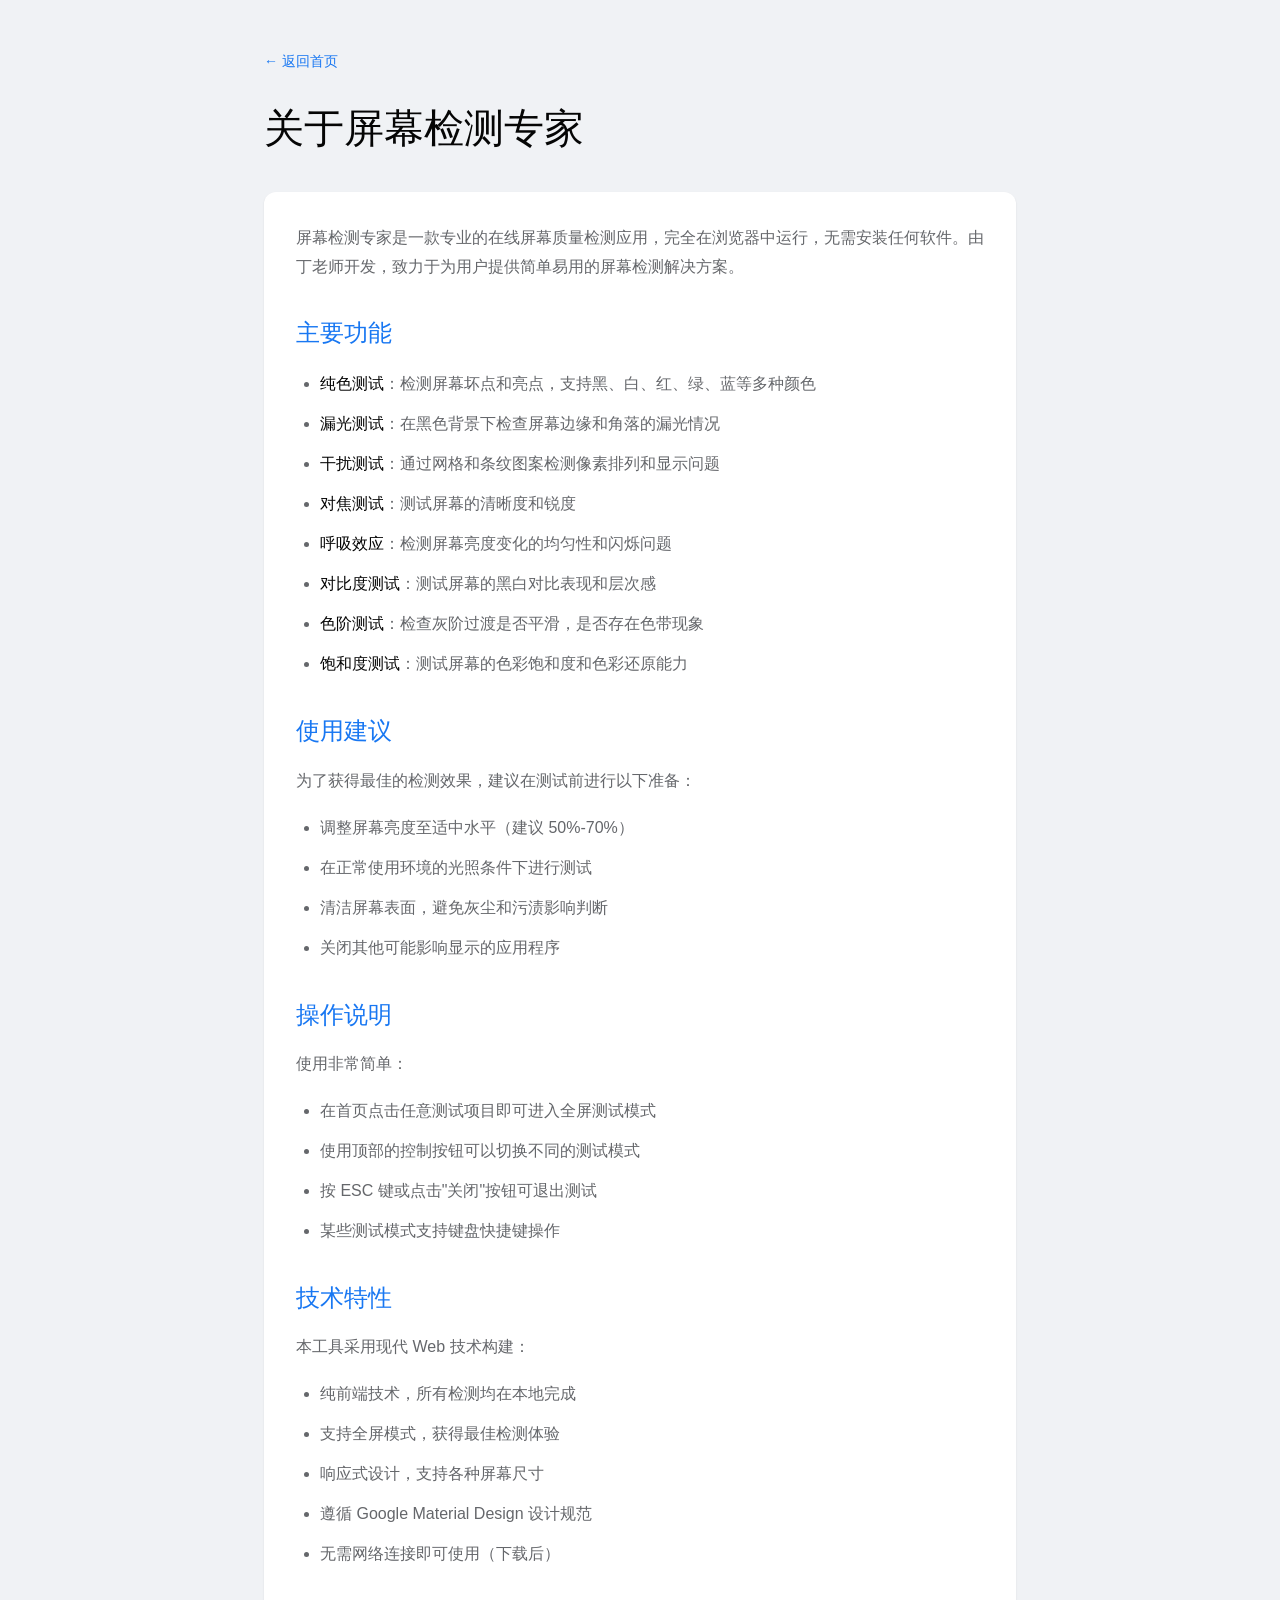
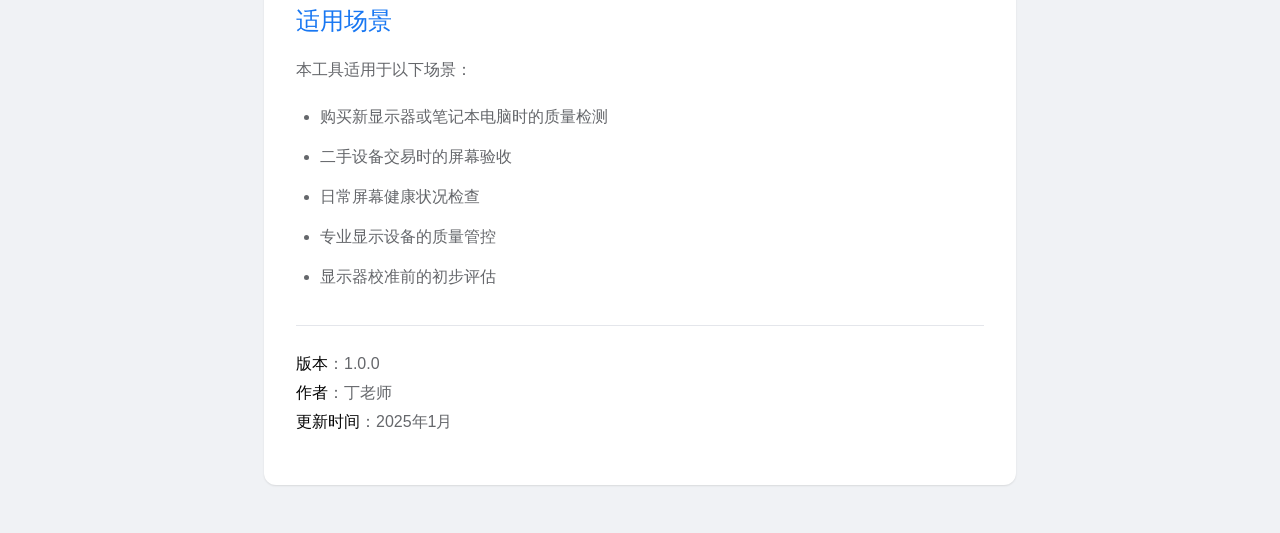
==== about.html @ 682b1d7f "init" ====
<!DOCTYPE html>
<html lang="zh-CN">
<head>
    <meta charset="UTF-8">
    <meta name="viewport" content="width=device-width, initial-scale=1.0">
    <title>关于屏幕检测专家 - 专业的在线屏幕检测工具 | 丁老师出品</title>
    <meta name="description" content="屏幕检测专家是由丁老师开发的专业在线屏幕质量检测工具,支持纯色测试、漏光检测、对比度测试等8种检测模式。完全免费,无需安装,浏览器即可使用。">
    <meta name="keywords" content="屏幕检测专家,关于,使用说明,功能介绍,丁老师">
    <meta name="author" content="丁老师">
    <link rel="stylesheet" href="css/style.css">
</head>
<body>
    <div class="page-container">
        <a href="index.html" class="back-link">← 返回首页</a>

        <div class="page-header">
            <h1>关于屏幕检测专家</h1>
        </div>

        <div class="page-content">
            <p>屏幕检测专家是一款专业的在线屏幕质量检测应用，完全在浏览器中运行，无需安装任何软件。由丁老师开发，致力于为用户提供简单易用的屏幕检测解决方案。</p>

            <h2>主要功能</h2>
            <ul>
                <li><strong>纯色测试</strong>：检测屏幕坏点和亮点，支持黑、白、红、绿、蓝等多种颜色</li>
                <li><strong>漏光测试</strong>：在黑色背景下检查屏幕边缘和角落的漏光情况</li>
                <li><strong>干扰测试</strong>：通过网格和条纹图案检测像素排列和显示问题</li>
                <li><strong>对焦测试</strong>：测试屏幕的清晰度和锐度</li>
                <li><strong>呼吸效应</strong>：检测屏幕亮度变化的均匀性和闪烁问题</li>
                <li><strong>对比度测试</strong>：测试屏幕的黑白对比表现和层次感</li>
                <li><strong>色阶测试</strong>：检查灰阶过渡是否平滑，是否存在色带现象</li>
                <li><strong>饱和度测试</strong>：测试屏幕的色彩饱和度和色彩还原能力</li>
            </ul>

            <h2>使用建议</h2>
            <p>为了获得最佳的检测效果，建议在测试前进行以下准备：</p>
            <ul>
                <li>调整屏幕亮度至适中水平（建议 50%-70%）</li>
                <li>在正常使用环境的光照条件下进行测试</li>
                <li>清洁屏幕表面，避免灰尘和污渍影响判断</li>
                <li>关闭其他可能影响显示的应用程序</li>
            </ul>

            <h2>操作说明</h2>
            <p>使用非常简单：</p>
            <ul>
                <li>在首页点击任意测试项目即可进入全屏测试模式</li>
                <li>使用顶部的控制按钮可以切换不同的测试模式</li>
                <li>按 ESC 键或点击"关闭"按钮可退出测试</li>
                <li>某些测试模式支持键盘快捷键操作</li>
            </ul>

            <h2>技术特性</h2>
            <p>本工具采用现代 Web 技术构建：</p>
            <ul>
                <li>纯前端技术，所有检测均在本地完成</li>
                <li>支持全屏模式，获得最佳检测体验</li>
                <li>响应式设计，支持各种屏幕尺寸</li>
                <li>遵循 Google Material Design 设计规范</li>
                <li>无需网络连接即可使用（下载后）</li>
            </ul>

            <h2>适用场景</h2>
            <p>本工具适用于以下场景：</p>
            <ul>
                <li>购买新显示器或笔记本电脑时的质量检测</li>
                <li>二手设备交易时的屏幕验收</li>
                <li>日常屏幕健康状况检查</li>
                <li>专业显示设备的质量管控</li>
                <li>显示器校准前的初步评估</li>
            </ul>

            <p style="margin-top: 32px; padding-top: 24px; border-top: 1px solid var(--divider-color);">
                <strong>版本</strong>：1.0.0<br>
                <strong>作者</strong>：丁老师<br>
                <strong>更新时间</strong>：2025年1月
            </p>
        </div>
    </div>
</body>
</html>
---- css/style.css ----
* {
    margin: 0;
    padding: 0;
    box-sizing: border-box;
}

:root {
    /* Facebook Design 配色 */
    --primary-color: #1877F2;
    --primary-dark: #166FE5;
    --primary-light: #4E9FF4;
    --secondary-color: #42B72A;
    --bg-color: #F0F2F5;
    --surface-color: #ffffff;
    --text-color: #050505;
    --text-secondary: #65676B;
    --border-color: #CED0D4;
    --divider-color: #E4E6EB;
    --shadow-sm: 0 1px 2px rgba(0, 0, 0, 0.1);
    --shadow-md: 0 2px 4px rgba(0, 0, 0, 0.1), 0 8px 16px rgba(0, 0, 0, 0.1);
    --shadow-lg: 0 8px 16px rgba(0, 0, 0, 0.1), 0 16px 32px rgba(0, 0, 0, 0.1);
    --hover-overlay: rgba(24, 119, 242, 0.08);
    --radius-sm: 8px;
    --radius-md: 12px;
    --radius-lg: 16px;
}

body {
    font-family: -apple-system, BlinkMacSystemFont, 'Segoe UI', Roboto, Helvetica, Arial, sans-serif;
    background: var(--bg-color);
    color: var(--text-color);
    min-height: 100vh;
    overflow-x: hidden;
    line-height: 1.6;
}

/* 主容器 */
.container {
    max-width: 1200px;
    margin: 0 auto;
    padding: 24px;
    min-height: 100vh;
    display: flex;
    flex-direction: column;
}

/* 头部 */
header {
    text-align: center;
    padding: 48px 16px 32px;
    animation: fadeInDown 0.4s cubic-bezier(0.4, 0.0, 0.2, 1);
}

header h1 {
    font-size: 3.5rem;
    font-weight: 700;
    color: var(--text-color);
    margin-bottom: 12px;
    letter-spacing: -0.5px;
}

header .subtitle {
    color: var(--text-secondary);
    font-size: 1.125rem;
    font-weight: 400;
    max-width: 600px;
    margin: 0 auto;
}

/* 测试项网格 */
.test-grid {
    display: grid;
    grid-template-columns: repeat(auto-fill, minmax(300px, 1fr));
    gap: 24px;
    margin: 32px 0;
    flex: 1;
    animation: fadeInUp 0.4s cubic-bezier(0.4, 0.0, 0.2, 1);
}

/* 测试卡片 */
.test-card {
    background: var(--surface-color);
    border: none;
    border-radius: var(--radius-md);
    padding: 24px;
    cursor: pointer;
    transition: all 0.2s ease-in-out;
    display: flex;
    flex-direction: column;
    position: relative;
    box-shadow: var(--shadow-sm);
}

.test-card:hover {
    transform: translateY(-4px);
    box-shadow: var(--shadow-lg);
}

.test-card:active {
    transform: translateY(0);
    box-shadow: var(--shadow-sm);
}

.test-card::before {
    content: '';
    position: absolute;
    top: 0;
    left: 0;
    right: 0;
    bottom: 0;
    background: var(--hover-overlay);
    opacity: 0;
    border-radius: 12px;
    transition: opacity 0.2s cubic-bezier(0.4, 0.0, 0.2, 1);
    pointer-events: none;
}

.test-card:hover::before {
    opacity: 1;
}

.card-icon {
    font-size: 48px;
    margin-bottom: 16px;
    line-height: 1;
}

.card-content h3 {
    font-size: 1.25rem;
    font-weight: 500;
    margin-bottom: 8px;
    color: var(--text-color);
}

.card-content p {
    color: var(--text-secondary);
    font-size: 0.875rem;
    line-height: 1.5;
}

/* 全屏测试容器 */
.fullscreen-test {
    position: fixed;
    top: 0;
    left: 0;
    width: 100vw;
    height: 100vh;
    z-index: 9999;
    display: none;
}

.fullscreen-test.active {
    display: flex;
    align-items: center;
    justify-content: center;
}

/* 控制栏 */
.controls {
    position: fixed;
    top: 20px;
    left: 50%;
    transform: translateX(-50%);
    background: rgba(255, 255, 255, 0.98);
    backdrop-filter: blur(8px);
    padding: 12px 20px;
    border-radius: 32px;
    border: 1px solid var(--border-color);
    box-shadow: var(--shadow-md);
    display: flex;
    gap: 12px;
    align-items: center;
    z-index: 10000;
    animation: slideDown 0.3s cubic-bezier(0.4, 0.0, 0.2, 1);
}

.controls button {
    background: var(--primary-color);
    color: white;
    border: none;
    padding: 10px 20px;
    border-radius: 6px;
    cursor: pointer;
    font-size: 0.9375rem;
    font-weight: 600;
    transition: all 0.2s ease-in-out;
    font-family: inherit;
}

.controls button:hover {
    background: var(--primary-dark);
    transform: scale(1.02);
}

.controls button:active {
    background: var(--primary-dark);
    transform: scale(0.98);
}

.controls .close-btn {
    background: #ea4335;
}

.controls .close-btn:hover {
    background: #d33426;
}

.controls span {
    color: var(--text-color);
    font-size: 0.875rem;
}

/* 底部页脚 */
footer {
    margin-top: 48px;
    padding: 24px 0;
    text-align: center;
    border-top: 1px solid var(--divider-color);
}

.footer-links {
    display: flex;
    gap: 16px;
    justify-content: center;
    align-items: center;
    margin-bottom: 12px;
}

.footer-links a {
    color: var(--text-secondary);
    text-decoration: none;
    font-size: 0.875rem;
    transition: color 0.2s cubic-bezier(0.4, 0.0, 0.2, 1);
}

.footer-links a:hover {
    color: var(--primary-color);
}

.footer-links .divider {
    color: var(--border-color);
    font-size: 0.875rem;
}

.footer-text {
    color: var(--text-secondary);
    font-size: 0.75rem;
}

/* 动画 */
@keyframes fadeInDown {
    from {
        opacity: 0;
        transform: translateY(-20px);
    }
    to {
        opacity: 1;
        transform: translateY(0);
    }
}

@keyframes fadeInUp {
    from {
        opacity: 0;
        transform: translateY(20px);
    }
    to {
        opacity: 1;
        transform: translateY(0);
    }
}

@keyframes slideDown {
    from {
        opacity: 0;
        transform: translate(-50%, -10px);
    }
    to {
        opacity: 1;
        transform: translate(-50%, 0);
    }
}

@keyframes slideUp {
    from {
        opacity: 0;
        transform: translateY(20px);
    }
    to {
        opacity: 1;
        transform: translateY(0);
    }
}

@keyframes fadeIn {
    from { opacity: 0; }
    to { opacity: 1; }
}

/* 呼吸效果 */
@keyframes breathe {
    0%, 100% { opacity: 0.3; }
    50% { opacity: 1; }
}

/* 响应式设计 */
@media (max-width: 768px) {
    header h1 {
        font-size: 2rem;
    }

    header .subtitle {
        font-size: 1rem;
    }

    .test-grid {
        grid-template-columns: 1fr;
        gap: 16px;
    }

    .container {
        padding: 16px;
    }

    .controls {
        padding: 8px 12px;
        flex-wrap: wrap;
        max-width: calc(100vw - 32px);
    }

    .controls button {
        font-size: 0.75rem;
        padding: 6px 12px;
    }
}

/* 说明文本 */
.instruction {
    position: fixed;
    bottom: 20px;
    left: 50%;
    transform: translateX(-50%);
    background: rgba(255, 255, 255, 0.98);
    backdrop-filter: blur(8px);
    padding: 12px 20px;
    border-radius: 12px;
    border: 1px solid var(--border-color);
    color: var(--text-color);
    font-size: 0.875rem;
    z-index: 10000;
    animation: slideUp 0.3s cubic-bezier(0.4, 0.0, 0.2, 1);
    box-shadow: var(--shadow-md);
    max-width: calc(100vw - 32px);
}

/* 页面样式 (用于 about 和 privacy 页面) */
.page-container {
    max-width: 800px;
    margin: 0 auto;
    padding: 48px 24px;
}

.page-header {
    margin-bottom: 32px;
}

.page-header h1 {
    font-size: 2.5rem;
    font-weight: 400;
    color: var(--text-color);
    margin-bottom: 16px;
}

.page-content {
    background: var(--surface-color);
    border-radius: var(--radius-md);
    padding: 32px;
    box-shadow: var(--shadow-sm);
    border: none;
}

.page-content h2 {
    font-size: 1.5rem;
    font-weight: 500;
    color: var(--primary-color);
    margin-top: 32px;
    margin-bottom: 16px;
}

.page-content h2:first-child {
    margin-top: 0;
}

.page-content p {
    line-height: 1.8;
    margin-bottom: 16px;
    color: var(--text-secondary);
}

.page-content ul {
    margin-bottom: 16px;
    padding-left: 24px;
}

.page-content li {
    color: var(--text-secondary);
    line-height: 2;
    margin-bottom: 8px;
}

.page-content strong {
    color: var(--text-color);
    font-weight: 500;
}

.back-link {
    display: inline-flex;
    align-items: center;
    gap: 8px;
    color: var(--primary-color);
    text-decoration: none;
    font-size: 0.875rem;
    margin-bottom: 24px;
    transition: opacity 0.2s cubic-bezier(0.4, 0.0, 0.2, 1);
}

.back-link:hover {
    opacity: 0.8;
}
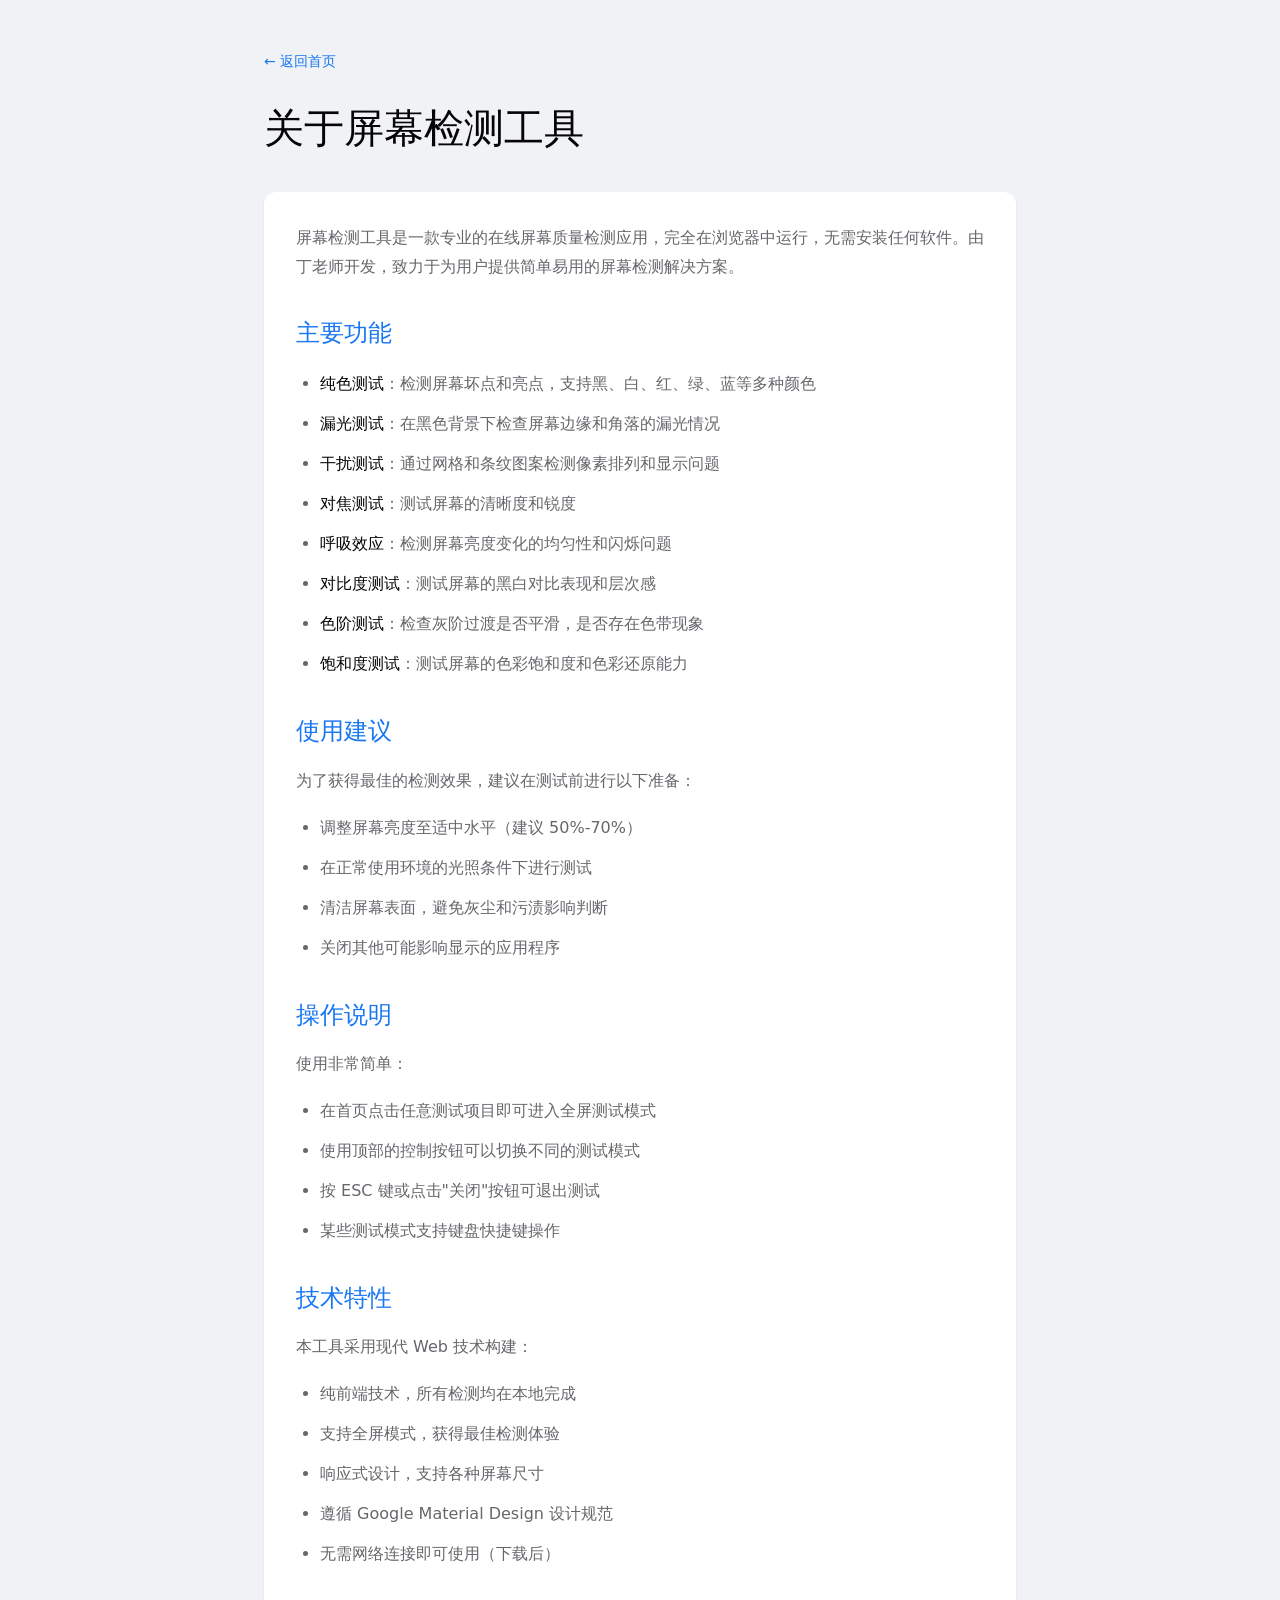
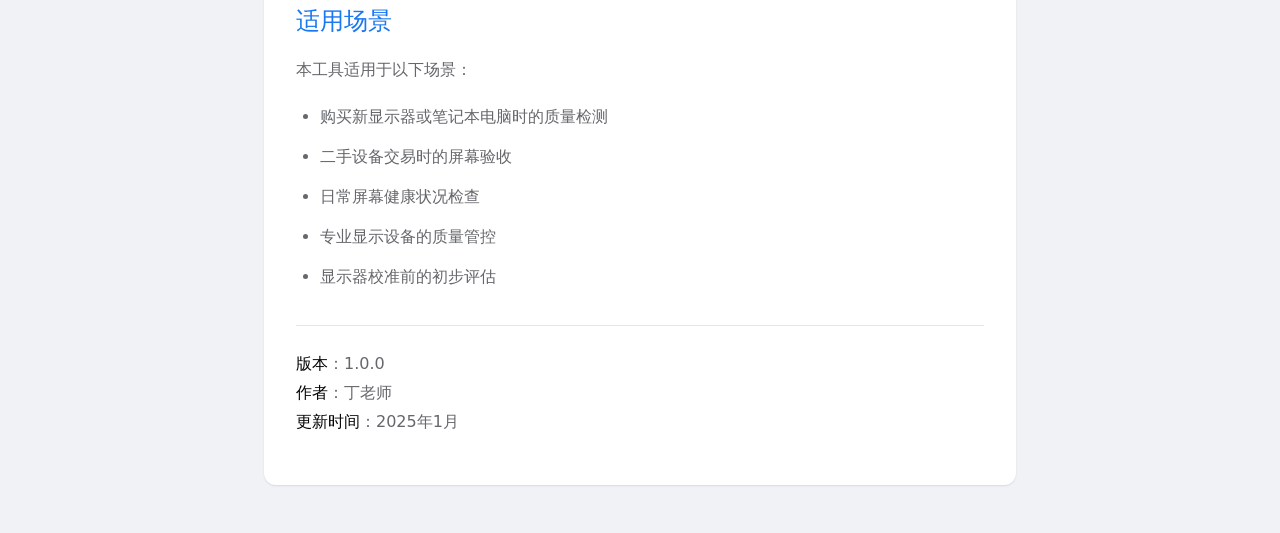
==== commit 396b9fe9: "Update about.html" ====
--- a/about.html
+++ b/about.html
@@ -3,9 +3,10 @@
 <head>
     <meta charset="UTF-8">
     <meta name="viewport" content="width=device-width, initial-scale=1.0">
-    <title>关于屏幕检测专家 - 专业的在线屏幕检测工具 | 丁老师出品</title>
-    <meta name="description" content="屏幕检测专家是由丁老师开发的专业在线屏幕质量检测工具,支持纯色测试、漏光检测、对比度测试等8种检测模式。完全免费,无需安装,浏览器即可使用。">
-    <meta name="keywords" content="屏幕检测专家,关于,使用说明,功能介绍,丁老师">
+    <link rel="icon" type="image/svg+xml" href="/monitor-smartphone.png" />
+    <title>关于屏幕检测工具 - 专业的在线屏幕检测工具 | 丁老师出品</title>
+    <meta name="description" content="屏幕检测工具是由丁老师开发的专业在线屏幕质量检测工具,支持纯色测试、漏光检测、对比度测试等8种检测模式。完全免费,无需安装,浏览器即可使用。">
+    <meta name="keywords" content="屏幕检测工具,关于,使用说明,功能介绍,丁老师">
     <meta name="author" content="丁老师">
     <link rel="stylesheet" href="css/style.css">
 </head>
@@ -14,11 +15,11 @@
         <a href="index.html" class="back-link">← 返回首页</a>
 
         <div class="page-header">
-            <h1>关于屏幕检测专家</h1>
+            <h1>关于屏幕检测工具</h1>
         </div>
 
         <div class="page-content">
-            <p>屏幕检测专家是一款专业的在线屏幕质量检测应用，完全在浏览器中运行，无需安装任何软件。由丁老师开发，致力于为用户提供简单易用的屏幕检测解决方案。</p>
+            <p>屏幕检测工具是一款专业的在线屏幕质量检测应用，完全在浏览器中运行，无需安装任何软件。由丁老师开发，致力于为用户提供简单易用的屏幕检测解决方案。</p>
 
             <h2>主要功能</h2>
             <ul>
--- a/css/style.css
+++ b/css/style.css
@@ -26,7 +26,8 @@
 }
 
 body {
-    font-family: -apple-system, BlinkMacSystemFont, 'Segoe UI', Roboto, Helvetica, Arial, sans-serif;
+    /* font-family: -apple-system, BlinkMacSystemFont, 'Segoe UI', Roboto, Helvetica, Arial, sans-serif; */
+    font-family: system-ui, -apple-system, BlinkMacSystemFont, "Segoe UI", Roboto, "Helvetica Neue", Arial, "Noto Sans", sans-serif, "Apple Color Emoji", "Segoe UI Emoji", "Segoe UI Symbol", "Noto Color Emoji";
     background: var(--bg-color);
     color: var(--text-color);
     min-height: 100vh;
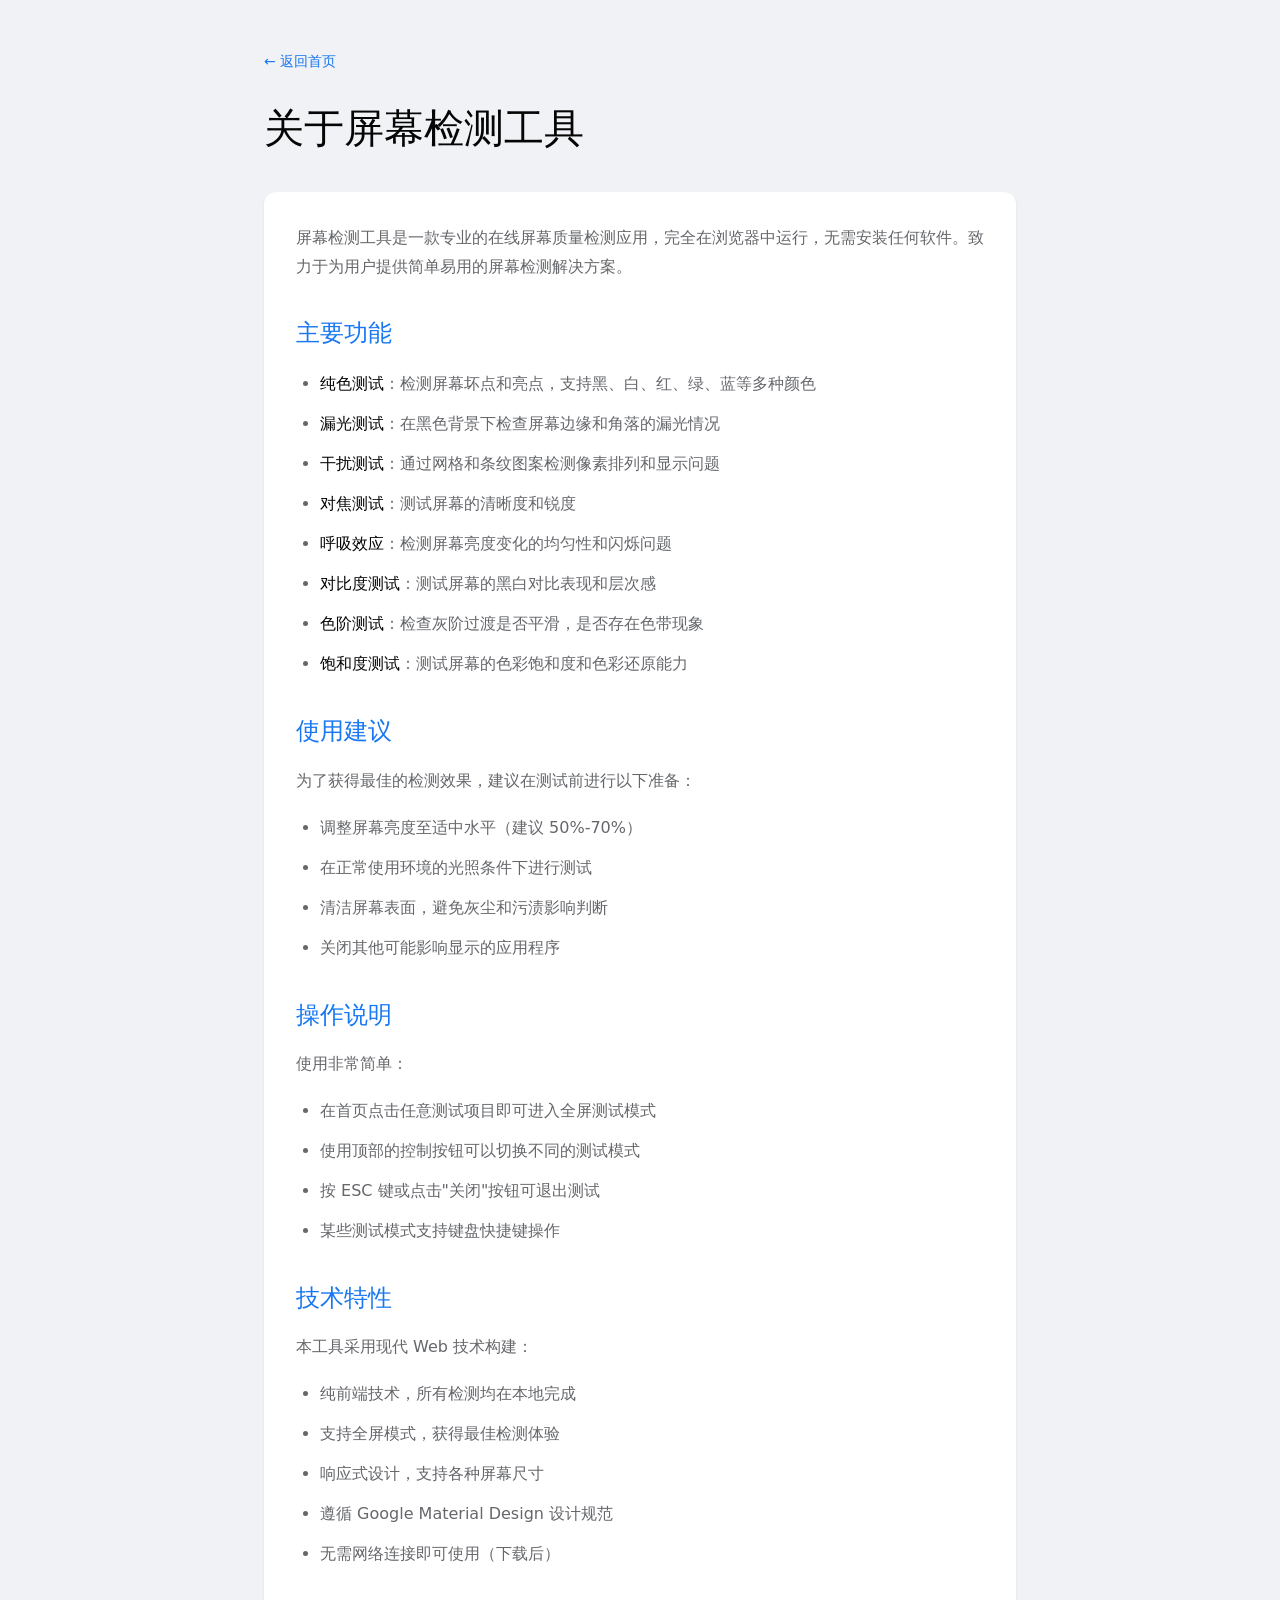
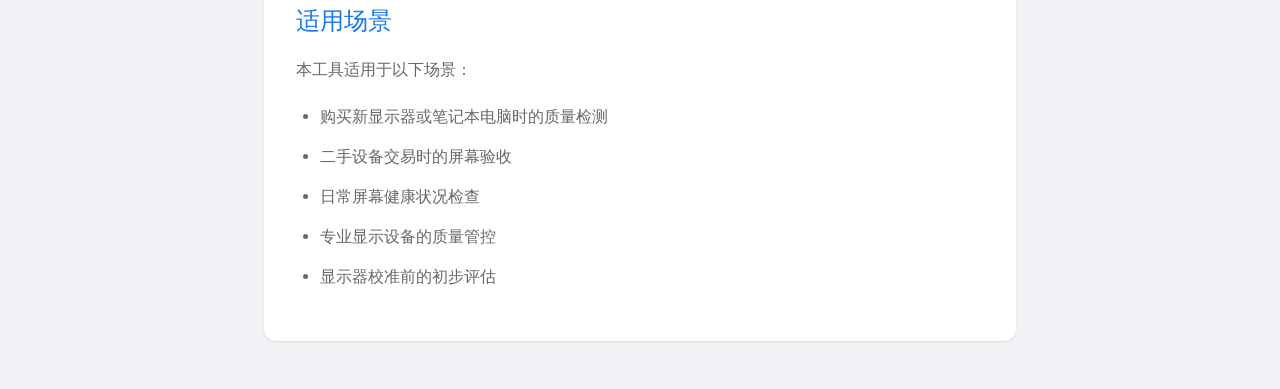
==== commit 08c9809f: "Update about.html" ====
--- a/about.html
+++ b/about.html
@@ -4,10 +4,9 @@
     <meta charset="UTF-8">
     <meta name="viewport" content="width=device-width, initial-scale=1.0">
     <link rel="icon" type="image/svg+xml" href="/monitor-smartphone.png" />
-    <title>关于屏幕检测工具 - 专业的在线屏幕检测工具 | 丁老师出品</title>
-    <meta name="description" content="屏幕检测工具是由丁老师开发的专业在线屏幕质量检测工具,支持纯色测试、漏光检测、对比度测试等8种检测模式。完全免费,无需安装,浏览器即可使用。">
-    <meta name="keywords" content="屏幕检测工具,关于,使用说明,功能介绍,丁老师">
-    <meta name="author" content="丁老师">
+    <title>关于屏幕检测工具 - 专业的在线屏幕检测工具</title>
+    <meta name="description" content="屏幕检测工具是专业在线屏幕质量检测工具,支持纯色测试、漏光检测、对比度测试等8种检测模式。完全免费,无需安装,浏览器即可使用。">
+    <meta name="keywords" content="屏幕检测工具,关于,使用说明,功能介绍">
     <link rel="stylesheet" href="css/style.css">
 </head>
 <body>
@@ -19,7 +18,7 @@
         </div>
 
         <div class="page-content">
-            <p>屏幕检测工具是一款专业的在线屏幕质量检测应用，完全在浏览器中运行，无需安装任何软件。由丁老师开发，致力于为用户提供简单易用的屏幕检测解决方案。</p>
+            <p>屏幕检测工具是一款专业的在线屏幕质量检测应用，完全在浏览器中运行，无需安装任何软件。致力于为用户提供简单易用的屏幕检测解决方案。</p>
 
             <h2>主要功能</h2>
             <ul>
@@ -71,11 +70,6 @@
                 <li>显示器校准前的初步评估</li>
             </ul>
 
-            <p style="margin-top: 32px; padding-top: 24px; border-top: 1px solid var(--divider-color);">
-                <strong>版本</strong>：1.0.0<br>
-                <strong>作者</strong>：丁老师<br>
-                <strong>更新时间</strong>：2025年1月
-            </p>
         </div>
     </div>
 </body>
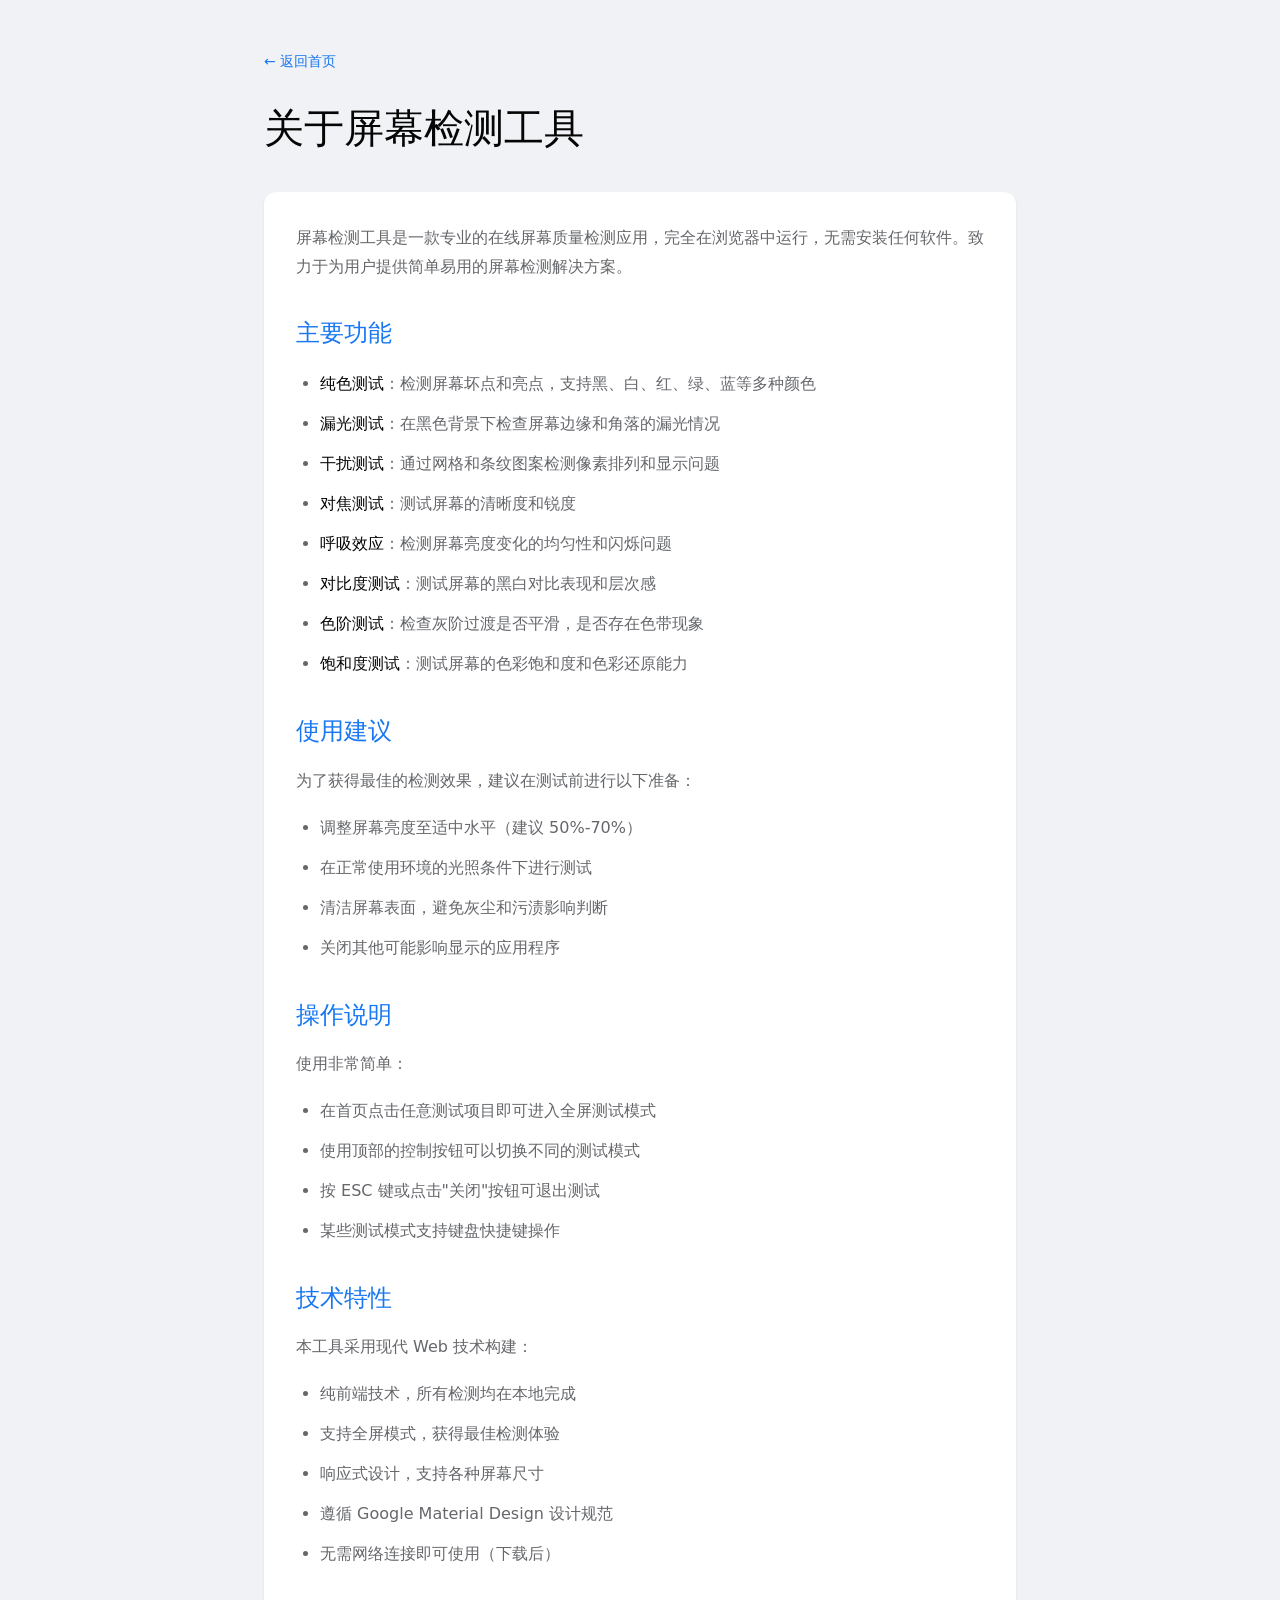
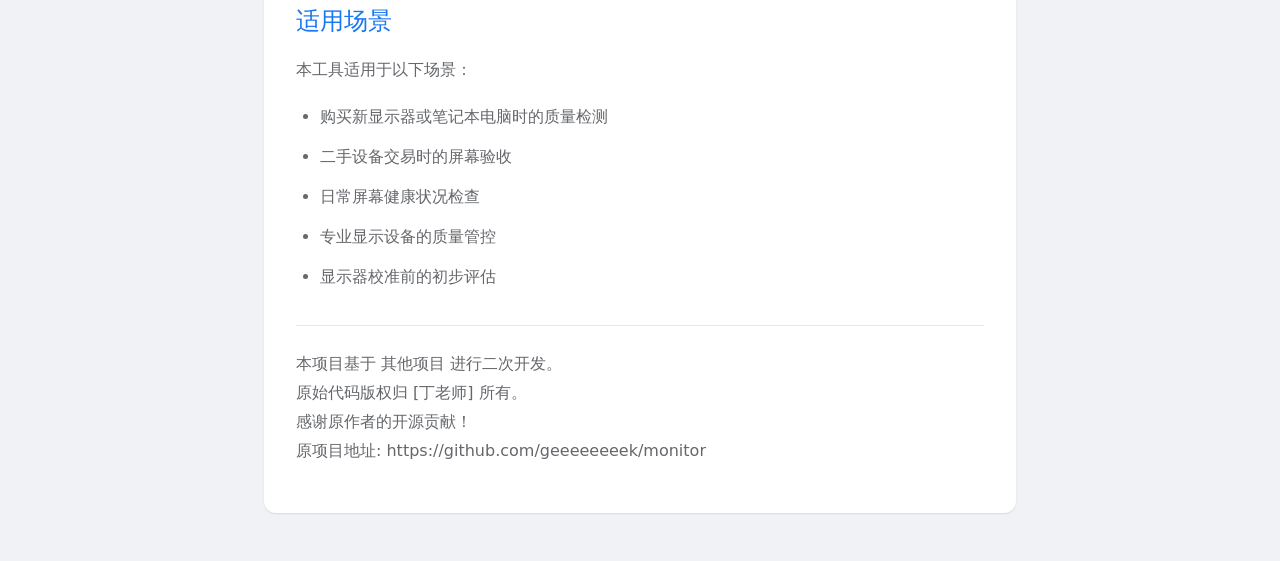
==== commit daa3f4fd: "Update about.html" ====
--- a/about.html
+++ b/about.html
@@ -70,6 +70,12 @@
                 <li>显示器校准前的初步评估</li>
             </ul>
 
+            <p style="margin-top: 32px; padding-top: 24px; border-top: 1px solid var(--divider-color);">
+                本项目基于 其他项目 进行二次开发。<br>
+                原始代码版权归 [丁老师] 所有。<br>
+                感谢原作者的开源贡献！<br>
+                原项目地址: https://github.com/geeeeeeeek/monitor
+            </p>
         </div>
     </div>
 </body>
